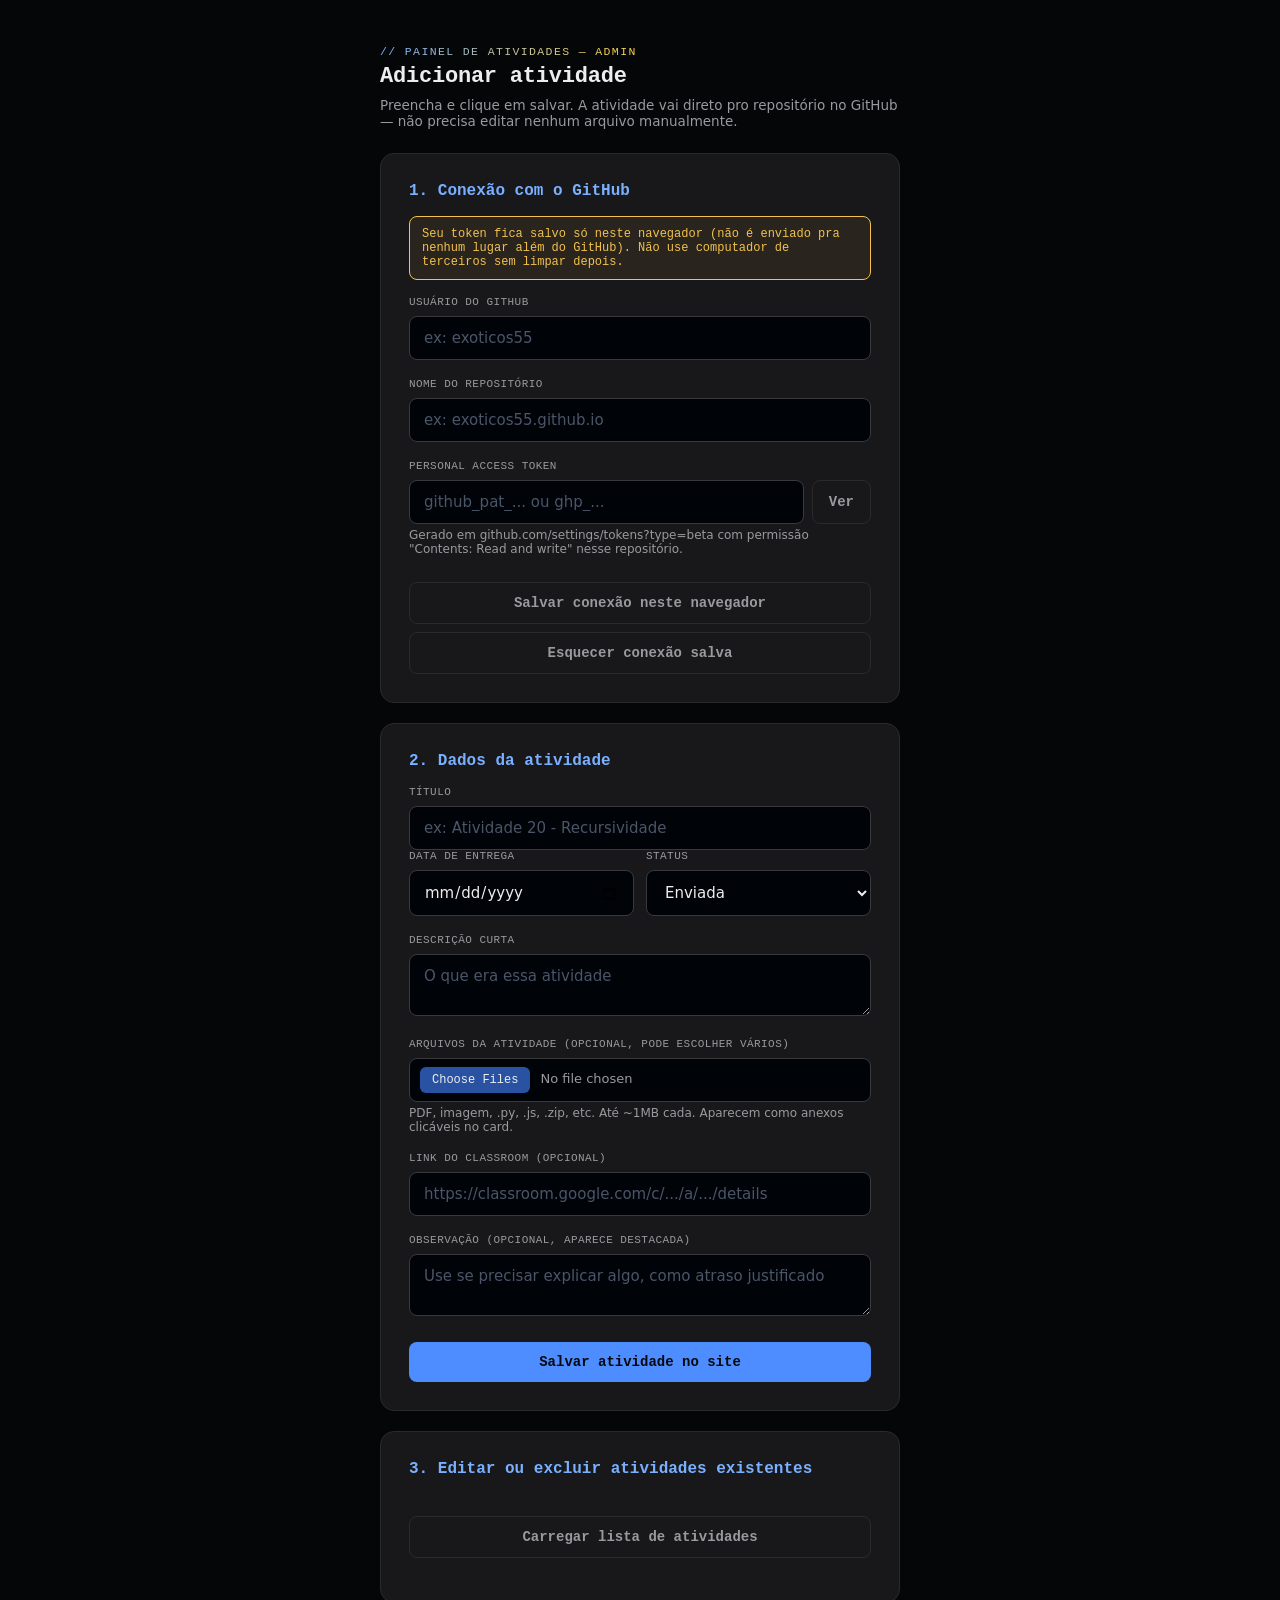
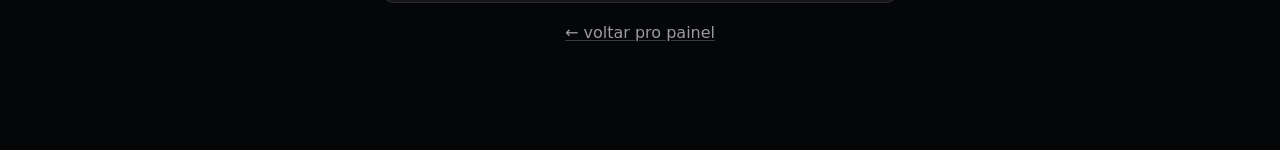
==== admin.html @ 2da95337 "Add files via upload" ====
<!DOCTYPE html>
<html lang="pt-BR">
<head>
<meta charset="UTF-8" />
<meta name="viewport" content="width=device-width, initial-scale=1.0" />
<title>Admin — Adicionar atividade</title>
<link rel="stylesheet" href="style.css?v=19" />
<style>
  .admin-wrap { max-width: 560px; margin: 0 auto; padding: 40px 20px 80px; }
  .card {
    border: 1px solid var(--line);
    background: var(--panel);
    border-radius: 14px;
    padding: 28px;
    margin-bottom: 20px;
  }
  .card h2 {
    font-family: var(--mono);
    font-size: 16px;
    margin: 0 0 16px;
    color: var(--accent-bright);
  }
  label {
    display: block;
    font-family: var(--mono);
    font-size: 11px;
    text-transform: uppercase;
    letter-spacing: 0.04em;
    color: var(--ink-dim);
    margin: 18px 0 8px;
  }
  label:first-of-type { margin-top: 0; }
  input, select, textarea {
    width: 100%;
    background: #000308;
    border: 1.5px solid var(--line-bright);
    color: var(--ink);
    padding: 12px 14px;
    border-radius: 8px;
    font-family: var(--sans);
    font-size: 15px;
  }
  input::placeholder, textarea::placeholder {
    color: #4a5568;
  }
  input[type="file"] {
    padding: 8px 10px;
    font-size: 13px;
    color: var(--ink-dim);
  }
  input[type="file"]::-webkit-file-upload-button {
    background: var(--accent-dim);
    color: var(--ink);
    border: none;
    border-radius: 6px;
    padding: 6px 12px;
    font-family: var(--mono);
    font-size: 12px;
    cursor: pointer;
    margin-right: 10px;
  }
  input:focus, select:focus, textarea:focus {
    outline: 2px solid var(--accent);
    outline-offset: 1px;
    border-color: var(--accent);
  }
  input.preenchido {
    border-color: var(--accent);
    background: #051028;
  }
  textarea { resize: vertical; min-height: 60px; }
  .btn {
    width: 100%;
    margin-top: 22px;
    background: var(--accent);
    color: #06080d;
    border: none;
    padding: 12px;
    border-radius: 8px;
    font-family: var(--mono);
    font-size: 14px;
    font-weight: 600;
    cursor: pointer;
  }
  .btn:hover { background: var(--accent-bright); }
  .btn:disabled { opacity: 0.5; cursor: not-allowed; }
  .btn.secondary {
    background: transparent;
    color: var(--ink-dim);
    border: 1px solid var(--line);
  }
  .status {
    font-family: var(--mono);
    font-size: 13px;
    padding: 12px 14px;
    border-radius: 8px;
    margin-top: 16px;
    display: none;
  }
  .status.show { display: block; }
  .status.ok { background: rgba(77,141,255,0.1); color: var(--accent-bright); border: 1px solid var(--accent-dim); }
  .status.err { background: rgba(239,88,104,0.1); color: var(--danger); border: 1px solid var(--danger); }
  .status.loading { background: rgba(139,151,179,0.1); color: var(--ink-dim); border: 1px solid var(--line); }
  .hint {
    font-size: 12px;
    color: var(--ink-dim);
    margin-top: 4px;
  }
  .row { display: flex; gap: 12px; }
  .row > div { flex: 1; }
  .token-warning {
    font-family: var(--mono);
    font-size: 12px;
    color: var(--warn);
    background: rgba(242,193,78,0.08);
    border: 1px solid var(--warn);
    border-radius: 8px;
    padding: 10px 12px;
    margin-bottom: 16px;
  }
  .manage-item {
    border: 1px solid var(--line);
    border-radius: 10px;
    padding: 14px 16px;
    margin-bottom: 10px;
  }
  .manage-item.editing {
    border-color: var(--accent);
    background: #051028;
  }
  .manage-item .row-top {
    display: flex;
    justify-content: space-between;
    align-items: flex-start;
    gap: 10px;
  }
  .manage-item h4 {
    margin: 0 0 4px;
    font-size: 14px;
    color: var(--ink);
  }
  .manage-item .meta {
    font-family: var(--mono);
    font-size: 11.5px;
    color: var(--ink-dim);
  }
  .manage-item .acoes {
    display: flex;
    gap: 6px;
    flex: 0 0 auto;
  }
  .icon-btn {
    background: transparent;
    border: 1px solid var(--line);
    color: var(--ink-dim);
    font-family: var(--mono);
    font-size: 12px;
    padding: 6px 10px;
    border-radius: 6px;
    cursor: pointer;
  }
  .icon-btn:hover { border-color: var(--accent); color: var(--accent-bright); }
  .icon-btn.danger:hover { border-color: var(--danger); color: var(--danger); }
  .manage-edit-form {
    margin-top: 12px;
    padding-top: 12px;
    border-top: 1px solid var(--line);
    display: none;
  }
  .manage-item.editing .manage-edit-form { display: block; }
  .manage-list-empty {
    font-family: var(--mono);
    font-size: 13px;
    color: var(--ink-dim);
    text-align: center;
    padding: 20px;
  }
  .manage-file-item {
    display: flex;
    justify-content: space-between;
    align-items: center;
    gap: 10px;
    padding: 6px 0;
    border-bottom: 1px solid var(--line);
    font-size: 13px;
  }
  .manage-file-item:last-child { border-bottom: none; }
  .manage-file-item a { color: var(--accent-bright); }
</style>
</head>
<body>
  <div class="admin-wrap">

    <header style="margin-bottom: 24px;">
      <p class="eyebrow" style="margin-bottom: 6px;">// painel de atividades — admin</p>
      <h1 style="font-family: var(--mono); font-size: 22px; margin: 0;">Adicionar atividade</h1>
      <p class="subtitle" style="margin-top: 8px;">
        Preencha e clique em salvar. A atividade vai direto pro repositório
        no GitHub — não precisa editar nenhum arquivo manualmente.
      </p>
    </header>

    <div class="card">
      <h2>1. Conexão com o GitHub</h2>
      <div class="token-warning">
        Seu token fica salvo só neste navegador (não é enviado pra
        nenhum lugar além do GitHub). Não use computador de terceiros
        sem limpar depois.
      </div>

      <label for="usuario">Usuário do GitHub</label>
      <input id="usuario" type="text" placeholder="ex: exoticos55" autocomplete="off" />

      <label for="repo">Nome do repositório</label>
      <input id="repo" type="text" placeholder="ex: exoticos55.github.io" autocomplete="off" />

      <label for="token">Personal access token</label>
      <div style="display:flex; gap:8px;">
        <input id="token" type="password" placeholder="github_pat_... ou ghp_..." autocomplete="off" style="flex:1;" />
        <button type="button" class="btn secondary" id="btn-ver-token" style="width:auto; margin-top:0; padding:0 16px;">Ver</button>
      </div>
      <p class="hint">Gerado em github.com/settings/tokens?type=beta com permissão "Contents: Read and write" nesse repositório.</p>

      <button class="btn secondary" id="btn-lembrar" style="margin-top: 14px;">Salvar conexão neste navegador</button>
      <button class="btn secondary" id="btn-esquecer" style="margin-top: 8px;">Esquecer conexão salva</button>
    </div>

    <div class="card">
      <h2>2. Dados da atividade</h2>

      <label for="titulo">Título</label>
      <input id="titulo" type="text" placeholder="ex: Atividade 20 - Recursividade" autocomplete="off" />

      <div class="row">
        <div>
          <label for="data">Data de entrega</label>
          <input id="data" type="date" />
        </div>
        <div>
          <label for="status">Status</label>
          <select id="status">
            <option value="enviada">Enviada</option>
            <option value="feita_nao_confirmada">Feita, não confirmada</option>
            <option value="pendente">Pendente</option>
            <option value="atrasada">Atrasada</option>
          </select>
        </div>
      </div>

      <label for="descricao">Descrição curta</label>
      <textarea id="descricao" placeholder="O que era essa atividade"></textarea>

      <label for="arquivo">Arquivos da atividade (opcional, pode escolher vários)</label>
      <input id="arquivo" type="file" multiple />
      <p class="hint">PDF, imagem, .py, .js, .zip, etc. Até ~1MB cada. Aparecem como anexos clicáveis no card.</p>

      <label for="link">Link do Classroom (opcional)</label>
      <input id="link" type="text" placeholder="https://classroom.google.com/c/.../a/.../details" />

      <label for="nota">Observação (opcional, aparece destacada)</label>
      <textarea id="nota" placeholder="Use se precisar explicar algo, como atraso justificado"></textarea>

      <button class="btn" id="btn-salvar">Salvar atividade no site</button>

      <div class="status" id="status-box"></div>
    </div>

    <div class="card">
      <h2>3. Editar ou excluir atividades existentes</h2>
      <button class="btn secondary" id="btn-carregar-lista">Carregar lista de atividades</button>
      <div class="status" id="status-box-lista"></div>
      <div id="manage-list" style="margin-top: 16px;"></div>
    </div>

    <p style="text-align:center;">
      <a href="index.html">← voltar pro painel</a>
    </p>

  </div>

<script>
const $ = (id) => document.getElementById(id);

function carregarConexaoSalva() {
  const salvo = localStorage.getItem("painel_github_conexao");
  if (salvo) {
    try {
      const { usuario, repo } = JSON.parse(salvo);
      $("usuario").value = usuario || "";
      $("repo").value = repo || "";
    } catch (e) {}
  }
}

$("btn-lembrar").addEventListener("click", () => {
  const usuario = $("usuario").value.trim();
  const repo = $("repo").value.trim();
  if (!usuario || !repo) {
    mostrarStatus("err", "Preencha usuário e repositório antes de salvar.");
    return;
  }
  localStorage.setItem("painel_github_conexao", JSON.stringify({ usuario, repo }));
  mostrarStatus("ok", "Usuário e repositório salvos neste navegador. (O token nunca é salvo, por segurança — digite ele de novo a cada visita.)");
});

$("btn-esquecer").addEventListener("click", () => {
  localStorage.removeItem("painel_github_conexao");
  $("usuario").value = "";
  $("repo").value = "";
  mostrarStatus("ok", "Conexão esquecida.");
});

function mostrarStatus(tipo, texto) {
  const box = $("status-box");
  box.className = "status show " + tipo;
  box.textContent = texto;
}

function base64EncodeUtf8(str) {
  return btoa(unescape(encodeURIComponent(str)));
}

function base64DecodeUtf8(b64) {
  return decodeURIComponent(escape(atob(b64)));
}

$("btn-ver-token").addEventListener("click", () => {
  const campo = $("token");
  const botao = $("btn-ver-token");
  if (campo.type === "password") {
    campo.type = "text";
    botao.textContent = "Ocultar";
  } else {
    campo.type = "password";
    botao.textContent = "Ver";
  }
});

async function githubRequest(url, token, options = {}) {
  const resp = await fetch(url, {
    ...options,
    headers: {
      Authorization: `Bearer ${token}`,
      Accept: "application/vnd.github+json",
      ...(options.headers || {}),
    },
  });
  if (!resp.ok) {
    const body = await resp.text();
    throw new Error(`GitHub respondeu ${resp.status}: ${body.slice(0, 200)}`);
  }
  return resp.json();
}

function lerArquivoComoBase64(arquivo) {
  return new Promise((resolve, reject) => {
    const reader = new FileReader();
    reader.onload = () => {
      // reader.result vem como "data:<mime>;base64,<conteudo>"
      const base64 = reader.result.split(",")[1];
      resolve(base64);
    };
    reader.onerror = () => reject(new Error("Não consegui ler o arquivo selecionado."));
    reader.readAsDataURL(arquivo);
  });
}

function gerarNomeArquivoSeguro(nomeOriginal) {
  const timestamp = Date.now();
  const nomeLimpo = nomeOriginal
    .normalize("NFD").replace(/[\u0300-\u036f]/g, "")
    .replace(/[^a-zA-Z0-9.\-_]/g, "-");
  return `${timestamp}-${nomeLimpo}`;
}

async function subirArquivoParaRepositorio(arquivo, usuario, repo, token) {
  const conteudoBase64 = await lerArquivoComoBase64(arquivo);
  const nomeArquivo = gerarNomeArquivoSeguro(arquivo.name);
  const caminho = `arquivos/${nomeArquivo}`;
  const apiUrl = `https://api.github.com/repos/${usuario}/${repo}/contents/${caminho}`;

  await githubRequest(apiUrl, token, {
    method: "PUT",
    headers: { "Content-Type": "application/json" },
    body: JSON.stringify({
      message: `Adiciona arquivo: ${arquivo.name}`,
      content: conteudoBase64,
    }),
  });

  return {
    nome: arquivo.name,
    url: `https://raw.githubusercontent.com/${usuario}/${repo}/main/${caminho}`,
  };
}

async function subirVariosArquivos(arquivos, usuario, repo, token, aoProgredir) {
  const resultados = [];
  for (const arquivo of arquivos) {
    if (aoProgredir) aoProgredir(arquivo.name);
    const resultado = await subirArquivoParaRepositorio(arquivo, usuario, repo, token);
    resultados.push(resultado);
  }
  return resultados;
}

function montarBlocoAtividade(dados) {
  const campos = [
    `    titulo: ${JSON.stringify(dados.titulo)},`,
    `    data: ${JSON.stringify(dados.data)},`,
    `    status: ${JSON.stringify(dados.status)},`,
    `    link: ${JSON.stringify(dados.link || "")},`,
    `    descricao: ${JSON.stringify(dados.descricao || "")},`,
  ];
  if (dados.nota && dados.nota.trim()) {
    campos.push(`    nota: ${JSON.stringify(dados.nota)},`);
  }
  if (Array.isArray(dados.arquivos) && dados.arquivos.length > 0) {
    const itensArquivos = dados.arquivos
      .map((arq) => `      { nome: ${JSON.stringify(arq.nome)}, url: ${JSON.stringify(arq.url)} },`)
      .join("\n");
    campos.push(`    arquivos: [\n${itensArquivos}\n    ],`);
  }
  return "  {\n" + campos.join("\n") + "\n  },";
}

function inserirNovoBlocoNoConteudo(conteudoAtual, novoBloco) {
  const marcador = "// Não precisa editar nada abaixo desta linha.";
  const idxMarcador = conteudoAtual.indexOf(marcador);
  if (idxMarcador === -1) {
    throw new Error("Não encontrei o marcador de fim da lista no arquivo. Edite manualmente.");
  }

  let antesDoMarcador = conteudoAtual.slice(0, idxMarcador);
  const fechamentoIdx = antesDoMarcador.lastIndexOf("];");
  if (fechamentoIdx === -1) {
    throw new Error("Não encontrei o fechamento da lista de atividades.");
  }

  const inicio = antesDoMarcador.slice(0, fechamentoIdx);
  const resto = conteudoAtual.slice(idxMarcador);

  return `${inicio}${novoBloco}\n];\n\n${resto}`;
}

$("btn-salvar").addEventListener("click", async () => {
  const usuario = $("usuario").value.trim();
  const repo = $("repo").value.trim();
  const token = $("token").value.trim();
  const titulo = $("titulo").value.trim();
  const data = $("data").value;
  const status = $("status").value;
  const link = $("link").value.trim();
  const descricao = $("descricao").value.trim();
  const nota = $("nota").value.trim();
  const arquivosSelecionados = Array.from($("arquivo").files);

  if (!usuario || !repo || !token) {
    mostrarStatus("err", "Preencha usuário, repositório e token antes de salvar.");
    return;
  }
  if (!titulo || !data) {
    mostrarStatus("err", "Preencha pelo menos o título e a data da atividade.");
    return;
  }

  $("btn-salvar").disabled = true;

  try {
    let arquivos = [];
    if (arquivosSelecionados.length > 0) {
      arquivos = await subirVariosArquivos(arquivosSelecionados, usuario, repo, token, (nome) => {
        mostrarStatus("loading", `Enviando arquivo "${nome}"...`);
      });
    }

    mostrarStatus("loading", "Buscando arquivo atual no GitHub...");

    const apiBase = `https://api.github.com/repos/${usuario}/${repo}/contents/activities.js`;
    const arquivoAtual = await githubRequest(apiBase, token);
    const conteudoAtual = base64DecodeUtf8(arquivoAtual.content);

    const novoBloco = montarBlocoAtividade({ titulo, data, status, link, descricao, nota, arquivos });
    const novoConteudo = inserirNovoBlocoNoConteudo(conteudoAtual, novoBloco);

    mostrarStatus("loading", "Salvando atividade no repositório...");

    await githubRequest(apiBase, token, {
      method: "PUT",
      headers: { "Content-Type": "application/json" },
      body: JSON.stringify({
        message: `Adiciona atividade: ${titulo}`,
        content: base64EncodeUtf8(novoConteudo),
        sha: arquivoAtual.sha,
      }),
    });

    mostrarStatus("ok", `Atividade "${titulo}" salva! O site atualiza em alguns segundos. Pode atualizar a página do painel.`);
    $("titulo").value = "";
    $("data").value = "";
    $("link").value = "";
    $("descricao").value = "";
    $("nota").value = "";
    $("arquivo").value = "";
  } catch (erro) {
    mostrarStatus("err", "Erro ao salvar: " + erro.message);
  } finally {
    $("btn-salvar").disabled = false;
  }
});

// ===================================================================
// Seção 3: editar/excluir atividades existentes
// ===================================================================

function mostrarStatusLista(tipo, texto) {
  const box = $("status-box-lista");
  box.className = "status show " + tipo;
  box.textContent = texto;
}

function extrairListaDeAtividades(conteudoArquivo) {
  const inicioArray = conteudoArquivo.indexOf("const atividades = [");
  const marcador = "// Não precisa editar nada abaixo desta linha.";
  const fimArea = conteudoArquivo.indexOf(marcador);
  if (inicioArray === -1 || fimArea === -1) {
    throw new Error("Não consegui localizar a lista de atividades no arquivo.");
  }
  const trechoComArray = conteudoArquivo.slice(inicioArray, fimArea);
  const fnTexto = trechoComArray.replace("const atividades =", "return") + "atividades;";
  const lista = new Function(fnTexto)();
  return lista;
}

function montarArquivoCompleto(cabecalhoOriginal, novaLista) {
  const marcadorInicio = "const atividades = [";
  const idxInicio = cabecalhoOriginal.indexOf(marcadorInicio);
  const cabecalho = cabecalhoOriginal.slice(0, idxInicio);

  const marcadorFim = "// Não precisa editar nada abaixo desta linha.";
  const idxFim = cabecalhoOriginal.indexOf(marcadorFim);
  const rodape = cabecalhoOriginal.slice(idxFim);

  const blocos = novaLista.map((dados) => montarBlocoAtividade(dados)).join("\n");

  return `${cabecalho}const atividades = [\n${blocos}\n];\n\n${rodape}`;
}

let listaAtual = [];
let shaAtual = null;

async function carregarLista() {
  const usuario = $("usuario").value.trim();
  const repo = $("repo").value.trim();
  const token = $("token").value.trim();

  if (!usuario || !repo || !token) {
    mostrarStatusLista("err", "Preencha usuário, repositório e token na seção 1 antes de carregar.");
    return;
  }

  mostrarStatusLista("loading", "Carregando atividades do repositório...");
  $("manage-list").innerHTML = "";

  try {
    const apiBase = `https://api.github.com/repos/${usuario}/${repo}/contents/activities.js`;
    const arquivoAtual = await githubRequest(apiBase, token);
    const conteudoAtual = base64DecodeUtf8(arquivoAtual.content);

    listaAtual = extrairListaDeAtividades(conteudoAtual);
    shaAtual = arquivoAtual.sha;

    renderizarListaGerenciamento();
    mostrarStatusLista("ok", `${listaAtual.length} atividades carregadas.`);
  } catch (erro) {
    mostrarStatusLista("err", "Erro ao carregar: " + erro.message);
  }
}

function renderizarListaGerenciamento() {
  const container = $("manage-list");

  if (listaAtual.length === 0) {
    container.innerHTML = `<p class="manage-list-empty">Nenhuma atividade encontrada.</p>`;
    return;
  }

  container.innerHTML = listaAtual
    .map((a, indice) => `
      <div class="manage-item" id="manage-item-${indice}">
        <div class="row-top">
          <div>
            <h4>${a.titulo}</h4>
            <span class="meta">${a.data} — ${a.status}</span>
          </div>
          <div class="acoes">
            <button class="icon-btn" data-acao="editar" data-indice="${indice}">Editar</button>
            <button class="icon-btn danger" data-acao="excluir" data-indice="${indice}">Excluir</button>
          </div>
        </div>
        <div class="manage-edit-form" id="manage-edit-${indice}"></div>
      </div>
    `)
    .join("");

  container.querySelectorAll('[data-acao="editar"]').forEach((btn) => {
    btn.addEventListener("click", () => abrirEdicao(parseInt(btn.dataset.indice, 10)));
  });
  container.querySelectorAll('[data-acao="excluir"]').forEach((btn) => {
    btn.addEventListener("click", () => excluirAtividade(parseInt(btn.dataset.indice, 10)));
  });
}

function abrirEdicao(indice) {
  const item = listaAtual[indice];
  const itemEl = $(`manage-item-${indice}`);
  const formEl = $(`manage-edit-${indice}`);

  const jaAberto = itemEl.classList.contains("editing");
  document.querySelectorAll(".manage-item.editing").forEach((el) => el.classList.remove("editing"));

  if (jaAberto) return;

  const arquivosExistentes = Array.isArray(item.arquivos) ? item.arquivos : [];
  const listaArquivosHtml = arquivosExistentes.length
    ? arquivosExistentes
        .map(
          (arq, i) => `
        <div class="manage-file-item" data-arquivo-indice="${i}">
          <a href="${arq.url}" target="_blank" rel="noopener">${arq.nome}</a>
          <button type="button" class="icon-btn danger" data-acao="remover-arquivo" data-indice="${indice}" data-arquivo-indice="${i}">Remover</button>
        </div>
      `
        )
        .join("")
    : `<p class="hint">Nenhum arquivo anexado ainda.</p>`;

  itemEl.classList.add("editing");
  formEl.innerHTML = `
    <label>Título</label>
    <input type="text" id="edit-titulo-${indice}" value="${item.titulo.replace(/"/g, "&quot;")}" />
    <div class="row">
      <div>
        <label>Data de entrega</label>
        <input type="date" id="edit-data-${indice}" value="${item.data}" />
      </div>
      <div>
        <label>Status</label>
        <select id="edit-status-${indice}">
          <option value="enviada">Enviada</option>
          <option value="feita_nao_confirmada">Feita, não confirmada</option>
          <option value="pendente">Pendente</option>
          <option value="atrasada">Atrasada</option>
        </select>
      </div>
    </div>
    <label>Descrição curta</label>
    <textarea id="edit-descricao-${indice}">${item.descricao || ""}</textarea>
    <label>Link do Classroom (opcional)</label>
    <input type="text" id="edit-link-${indice}" value="${item.link || ""}" />
    <label>Arquivos anexados</label>
    <div id="edit-arquivos-lista-${indice}">${listaArquivosHtml}</div>

    <label>Vincular arquivo já existente na pasta "arquivos/" (sem subir de novo)</label>
    <div class="row">
      <div>
        <input type="text" id="edit-vincular-nome-${indice}" placeholder="Nome de exibição, ex: sitev1.pdf" />
      </div>
    </div>
    <input type="text" id="edit-vincular-url-${indice}" placeholder="https://raw.githubusercontent.com/.../arquivos/123-arquivo.pdf" style="margin-top: 8px;" />
    <button type="button" class="btn secondary" data-acao="vincular-arquivo" data-indice="${indice}" style="margin-top: 8px;">Vincular arquivo existente</button>

    <label style="margin-top: 18px;">Adicionar novo(s) arquivo(s) do computador</label>
    <input type="file" id="edit-arquivo-${indice}" multiple />
    <label>Observação (opcional)</label>
    <textarea id="edit-nota-${indice}">${item.nota || ""}</textarea>
    <button class="btn" data-acao="salvar-edicao" data-indice="${indice}">Salvar alteração</button>
  `;
  $(`edit-status-${indice}`).value = item.status;

  formEl.querySelectorAll('[data-acao="remover-arquivo"]').forEach((btn) => {
    btn.addEventListener("click", () => {
      const idxArq = parseInt(btn.dataset.arquivoIndice, 10);
      arquivosExistentes.splice(idxArq, 1);
      listaAtual[indice].arquivos = arquivosExistentes;
      abrirEdicaoForcado(indice);
    });
  });

  formEl.querySelector('[data-acao="vincular-arquivo"]').addEventListener("click", () => {
    const nome = $(`edit-vincular-nome-${indice}`).value.trim();
    const url = $(`edit-vincular-url-${indice}`).value.trim();
    if (!nome || !url) {
      mostrarStatusLista("err", "Preencha o nome de exibição e a URL antes de vincular.");
      return;
    }
    arquivosExistentes.push({ nome, url });
    listaAtual[indice].arquivos = arquivosExistentes;
    abrirEdicaoForcado(indice);
    mostrarStatusLista("ok", `Arquivo "${nome}" vinculado. Clique em "Salvar alteração" para confirmar.`);
  });

  formEl.querySelector('[data-acao="salvar-edicao"]').addEventListener("click", () => salvarEdicao(indice));
}

function abrirEdicaoForcado(indice) {
  const itemEl = $(`manage-item-${indice}`);
  itemEl.classList.remove("editing");
  abrirEdicao(indice);
}

async function salvarEdicao(indice) {
  const usuario = $("usuario").value.trim();
  const repo = $("repo").value.trim();
  const token = $("token").value.trim();
  const novosArquivos = Array.from($(`edit-arquivo-${indice}`).files);

  let arquivos = Array.isArray(listaAtual[indice].arquivos) ? [...listaAtual[indice].arquivos] : [];

  if (novosArquivos.length > 0) {
    try {
      const enviados = await subirVariosArquivos(novosArquivos, usuario, repo, token, (nome) => {
        mostrarStatusLista("loading", `Enviando arquivo "${nome}"...`);
      });
      arquivos = arquivos.concat(enviados);
    } catch (erro) {
      mostrarStatusLista("err", "Erro ao enviar arquivo: " + erro.message);
      return;
    }
  }

  listaAtual[indice] = {
    titulo: $(`edit-titulo-${indice}`).value.trim(),
    data: $(`edit-data-${indice}`).value,
    status: $(`edit-status-${indice}`).value,
    link: $(`edit-link-${indice}`).value.trim(),
    descricao: $(`edit-descricao-${indice}`).value.trim(),
    arquivos: arquivos,
    nota: $(`edit-nota-${indice}`).value.trim(),
  };
  await salvarListaCompleta(`Edita atividade: ${listaAtual[indice].titulo}`);
}

async function excluirAtividade(indice) {
  const item = listaAtual[indice];
  const confirmou = confirm(`Excluir "${item.titulo}"? Essa ação não pode ser desfeita.`);
  if (!confirmou) return;

  listaAtual.splice(indice, 1);
  await salvarListaCompleta(`Remove atividade: ${item.titulo}`);
}

async function salvarListaCompleta(mensagemCommit) {
  const usuario = $("usuario").value.trim();
  const repo = $("repo").value.trim();
  const token = $("token").value.trim();

  mostrarStatusLista("loading", "Salvando alterações no repositório...");

  try {
    const apiBase = `https://api.github.com/repos/${usuario}/${repo}/contents/activities.js`;
    const arquivoAtual = await githubRequest(apiBase, token);
    const conteudoAtual = base64DecodeUtf8(arquivoAtual.content);

    const novoConteudo = montarArquivoCompleto(conteudoAtual, listaAtual);

    await githubRequest(apiBase, token, {
      method: "PUT",
      headers: { "Content-Type": "application/json" },
      body: JSON.stringify({
        message: mensagemCommit,
        content: base64EncodeUtf8(novoConteudo),
        sha: arquivoAtual.sha,
      }),
    });

    mostrarStatusLista("ok", "Alteração salva! Recarregando lista...");
    await carregarLista();
  } catch (erro) {
    mostrarStatusLista("err", "Erro ao salvar: " + erro.message);
  }
}

$("btn-carregar-lista").addEventListener("click", carregarLista);

carregarConexaoSalva();
</script>
</body>
</html>
---- style.css ----
/* ===================================================================
   TOKENS — paleta Engenharia Elétrica (preto / cinza, azul como detalhe)
   =================================================================== */
:root {
  --bg: #0a0a0a;
  --bg-soft: #121212;
  --panel: #18181a;
  --line: #2a2a2c;
  --line-bright: #3a3a3d;
  --ink: #ededed;
  --ink-dim: #9a9a9e;
  --accent: #4d8dff;       /* azul "tensão" — usado só como destaque pontual */
  --accent-bright: #79b0ff;
  --accent-dim: #2a52a3;
  --spark: #ffd23f;        /* amarelo "faísca" */
  --spark-dim: #8a6a17;
  --warn: #f2c14e;
  --danger: #ef5868;
  --mono: "JetBrains Mono", "Fira Code", ui-monospace, SFMono-Regular, Menlo, Consolas, monospace;
  --sans: "Inter", "Segoe UI", system-ui, -apple-system, sans-serif;
}

* { box-sizing: border-box; }

html, body {
  margin: 0;
  padding: 0;
  background: #050608;
  color: var(--ink);
  font-family: var(--sans);
  -webkit-font-smoothing: antialiased;
}

a { color: var(--ink-dim); text-decoration: underline; text-decoration-color: var(--line-bright); text-underline-offset: 2px; }
a:hover { color: var(--ink); text-decoration-color: var(--ink-dim); }
a:focus-visible, button:focus-visible {
  outline: 2px solid var(--accent);
  outline-offset: 3px;
}

/* ===================================================================
   LAYOUT — sidebar fixa + grid de conteúdo
   =================================================================== */
.layout {
  display: flex;
  min-height: 100vh;
}

.sidebar {
  flex: 0 0 320px;
  width: 320px;
  height: 100vh;
  position: fixed;
  top: 0;
  left: 0;
  overflow-y: auto;
  padding: 32px 24px;
  border-right: 1px solid var(--line);
  background:
    linear-gradient(160deg, rgba(255,255,255,0.05), transparent 60%),
    var(--panel);
  display: flex;
  flex-direction: column;
}

.content {
  flex: 1 1 auto;
  margin-left: 320px;
  padding: 32px 28px;
  min-width: 0;
}

.hero-icon {
  flex: 0 0 auto;
  width: 56px;
  height: 56px;
  margin-bottom: 16px;
}

.hero-icon img {
  width: 100%;
  height: 100%;
  display: block;
}

.eyebrow {
  font-family: var(--mono);
  font-size: 11.5px;
  letter-spacing: 0.12em;
  text-transform: uppercase;
  background: linear-gradient(90deg, var(--accent-bright), var(--spark));
  -webkit-background-clip: text;
  background-clip: text;
  color: transparent;
  margin: 0 0 8px;
  display: inline-block;
}

h1 {
  font-family: var(--mono);
  font-size: 26px;
  line-height: 1.15;
  margin: 0 0 10px;
  letter-spacing: -0.01em;
  color: var(--ink);
}

.subtitle {
  color: var(--ink-dim);
  font-size: 13.5px;
  margin: 0;
}

.meta-row {
  display: flex;
  flex-direction: column;
  flex-wrap: wrap;
  gap: 6px;
  margin: 16px 0 20px;
}

.meta-pill {
  font-family: var(--mono);
  font-size: 11px;
  border: 1px solid var(--line);
  background: var(--bg-soft);
  color: var(--ink-dim);
  padding: 5px 10px;
  border-radius: 999px;
  width: fit-content;
}

@media (max-width: 900px) {
  .layout {
    flex-direction: column;
  }
  .sidebar {
    position: relative;
    width: 100%;
    height: auto;
    flex: none;
    top: 0;
    left: 0;
    border-right: none;
    border-bottom: 1px solid var(--line);
  }
  .content {
    margin-left: 0;
  }
}

/* ===================================================================
   ABAS DE NAVEGAÇÃO
   =================================================================== */
.tabs {
  display: flex;
  gap: 6px;
  margin: 18px 0;
  border-bottom: 1px solid var(--line);
  padding-bottom: 14px;
}

.tab-btn {
  font-family: var(--mono);
  font-size: 12.5px;
  background: transparent;
  border: 1px solid var(--line);
  color: var(--ink-dim);
  padding: 7px 14px;
  border-radius: 8px;
  cursor: pointer;
  transition: border-color 0.15s, color 0.15s, background 0.15s;
}

.tab-btn:hover { border-color: var(--accent-dim); color: var(--ink); }

.tab-btn.active {
  border-color: var(--accent);
  color: var(--accent-bright);
  background: rgba(77,141,255,0.1);
}

.hidden { display: none !important; }

/* ===================================================================
   PÁGINA SOBRE
   =================================================================== */
.about-page {
  max-width: 560px;
}

.about-card {
  border: 1px solid var(--line);
  background:
    linear-gradient(140deg, rgba(255,255,255,0.06), transparent 70%),
    var(--panel);
  border-radius: 16px;
  padding: 36px 32px;
}

.about-avatar {
  width: 64px;
  height: 64px;
  border-radius: 50%;
  background: linear-gradient(135deg, var(--accent), var(--spark));
  color: #06080d;
  font-family: var(--mono);
  font-size: 22px;
  font-weight: 700;
  display: flex;
  align-items: center;
  justify-content: center;
  margin-bottom: 18px;
  overflow: hidden;
}

.about-avatar img {
  width: 100%;
  height: 100%;
  object-fit: cover;
  display: block;
}

.about-card h2 {
  font-family: var(--mono);
  font-size: 24px;
  margin: 0 0 6px;
  color: var(--ink);
}

.about-role {
  font-size: 13.5px;
  color: var(--ink-dim);
  margin: 0 0 24px;
}

.about-contacts {
  display: flex;
  flex-direction: column;
  gap: 10px;
  margin-bottom: 24px;
}

.about-contact {
  display: flex;
  align-items: center;
  gap: 10px;
  font-size: 13.5px;
  color: var(--ink);
  padding: 10px 14px;
  border: 1px solid var(--line);
  border-radius: 10px;
  background: rgba(255,255,255,0.02);
}

.about-contact:hover {
  border-color: var(--accent-dim);
  text-decoration: none;
}

.about-contact svg { flex: 0 0 auto; color: var(--accent-bright); }

.about-contact-edit {
  color: var(--ink-dim);
  font-style: italic;
  font-size: 12.5px;
}

.about-contact-edit svg { color: var(--ink-dim); }

.about-skills {
  margin-bottom: 24px;
}

.about-skills h3 {
  font-family: var(--mono);
  font-size: 11px;
  text-transform: uppercase;
  letter-spacing: 0.04em;
  color: var(--ink-dim);
  margin: 0 0 10px;
  font-weight: 400;
}

.skill-tags {
  display: flex;
  flex-wrap: wrap;
  gap: 8px;
}

.skill-tag {
  font-family: var(--mono);
  font-size: 12px;
  color: var(--ink);
  background: var(--bg-soft);
  border: 1px solid var(--line);
  padding: 6px 12px;
  border-radius: 999px;
}

.about-text {
  border-top: 1px solid var(--line);
  padding-top: 20px;
}

.about-text p {
  font-size: 14px;
  line-height: 1.6;
  color: var(--ink-dim);
  margin: 0;
}

/* ===================================================================
   PROGRESSO (círculo + barra segmentada)
   =================================================================== */
.progress-section {
  display: flex;
  flex-direction: column;
  align-items: center;
  gap: 14px;
  border: 1px solid var(--line);
  background:
    linear-gradient(120deg, rgba(255,255,255,0.10), transparent 70%),
    var(--bg-soft);
  border-radius: 14px;
  padding: 20px 16px;
  margin-bottom: 16px;
}

.progress-ring-wrap {
  position: relative;
  flex: 0 0 auto;
  width: 96px;
  height: 96px;
}

.progress-ring-wrap svg {
  width: 96px;
  height: 96px;
  transform: rotate(-90deg);
}

.progress-ring-bg {
  fill: none;
  stroke: var(--line);
  stroke-width: 9;
}

.progress-ring-fill {
  fill: none;
  stroke: url(#progress-gradient);
  stroke-width: 9;
  stroke-linecap: round;
  transition: stroke-dashoffset 0.6s ease;
}

.progress-ring-label {
  position: absolute;
  inset: 0;
  display: flex;
  flex-direction: column;
  align-items: center;
  justify-content: center;
}

.progress-ring-label .pct {
  font-family: var(--mono);
  font-size: 19px;
  font-weight: 600;
  color: var(--ink);
}

.progress-ring-label .pct-sub {
  font-family: var(--mono);
  font-size: 9px;
  color: var(--ink-dim);
  margin-top: 2px;
}

.progress-detail {
  width: 100%;
}

.progress-detail h3 {
  font-family: var(--mono);
  font-size: 11.5px;
  color: var(--ink-dim);
  margin: 0 0 8px;
  font-weight: 400;
  text-transform: uppercase;
  letter-spacing: 0.04em;
  text-align: center;
}

.progress-bar {
  display: flex;
  width: 100%;
  height: 10px;
  border-radius: 999px;
  overflow: hidden;
  background: var(--line);
}

.progress-bar .seg {
  height: 100%;
}

.progress-bar .seg.enviada { background: linear-gradient(90deg, var(--accent-dim), var(--accent)); }
.progress-bar .seg.feita_nao_confirmada { background: linear-gradient(90deg, var(--warn), var(--spark)); }
.progress-bar .seg.atrasada { background: var(--danger); }
.progress-bar .seg.pendente { background: var(--line-bright); }

.progress-legend {
  display: flex;
  flex-direction: column;
  gap: 6px;
  margin-top: 10px;
}

.progress-legend .item {
  display: flex;
  align-items: center;
  gap: 6px;
  font-family: var(--mono);
  font-size: 10.5px;
  color: var(--ink-dim);
}

.progress-legend .dot {
  width: 7px;
  height: 7px;
  border-radius: 50%;
  flex: 0 0 auto;
}

.progress-legend .dot.enviada { background: var(--accent); }
.progress-legend .dot.feita_nao_confirmada { background: var(--warn); }
.progress-legend .dot.atrasada { background: var(--danger); }
.progress-legend .dot.pendente { background: var(--line-bright); }

/* ===================================================================
   RESUMO / CONTADORES
   =================================================================== */
.summary {
  display: grid;
  grid-template-columns: repeat(2, 1fr);
  gap: 8px;
  margin-bottom: 20px;
}

.stat {
  border: 1px solid var(--line);
  background:
    linear-gradient(160deg, rgba(255,255,255,0.08), transparent 70%),
    var(--bg-soft);
  border-radius: 10px;
  padding: 12px 10px;
}

.stat .num {
  font-family: var(--mono);
  font-size: 22px;
  font-weight: 600;
  line-height: 1;
}

.stat .label {
  font-size: 10.5px;
  color: var(--ink-dim);
  margin-top: 4px;
}

.stat.total .num { color: var(--ink); }
.stat.enviada .num { color: var(--accent-bright); }
.stat.feita_nao_confirmada .num { color: var(--warn); }
.stat.pendente .num { color: var(--ink-dim); }
.stat.atrasada .num { color: var(--danger); }

/* ===================================================================
   FILTROS
   =================================================================== */
.filters {
  display: flex;
  flex-direction: column;
  gap: 6px;
  margin-bottom: 20px;
  flex: 1 1 auto;
}

.filter-btn {
  font-family: var(--mono);
  font-size: 12.5px;
  background: var(--bg-soft);
  border: 1px solid var(--line);
  color: var(--ink-dim);
  padding: 8px 12px;
  border-radius: 8px;
  cursor: pointer;
  text-align: left;
  transition: border-color 0.15s, color 0.15s;
}

.filter-btn:hover { border-color: var(--accent-dim); color: var(--ink); }

.filter-btn.active {
  border-color: var(--accent);
  color: var(--accent-bright);
  background: rgba(77,141,255,0.1);
}

/* ===================================================================
   FILTRO/ORDENAÇÃO POR DATA
   =================================================================== */
.date-filter {
  display: flex;
  flex-direction: column;
  gap: 10px;
  margin-bottom: 20px;
}

.sort-btn {
  display: flex;
  align-items: center;
  justify-content: space-between;
  font-family: var(--mono);
  font-size: 12px;
  background: var(--bg-soft);
  border: 1px solid var(--line);
  color: var(--ink-dim);
  padding: 8px 12px;
  border-radius: 8px;
  cursor: pointer;
  transition: border-color 0.15s, color 0.15s;
}

.sort-btn:hover { border-color: var(--accent-dim); color: var(--ink); }

.sort-btn svg {
  transition: transform 0.2s ease;
}

.sort-btn[data-ordem="asc"] svg {
  transform: rotate(180deg);
}

.date-range {
  display: grid;
  grid-template-columns: auto 1fr auto 1fr auto;
  align-items: center;
  gap: 6px;
}

.date-range label {
  font-family: var(--mono);
  font-size: 10.5px;
  color: var(--ink-dim);
  text-transform: uppercase;
}

.date-range input[type="date"] {
  font-family: var(--sans);
  font-size: 11.5px;
  background: var(--bg-soft);
  border: 1px solid var(--line);
  color: var(--ink);
  border-radius: 6px;
  padding: 5px 6px;
  min-width: 0;
  color-scheme: dark;
}

.date-range input[type="date"]:focus {
  outline: 1.5px solid var(--accent);
  border-color: var(--accent);
}

.date-clear {
  background: transparent;
  border: 1px solid var(--line);
  color: var(--ink-dim);
  width: 24px;
  height: 24px;
  border-radius: 6px;
  cursor: pointer;
  font-size: 15px;
  line-height: 1;
  display: flex;
  align-items: center;
  justify-content: center;
  flex: 0 0 auto;
}

.date-clear:hover {
  border-color: var(--danger);
  color: var(--danger);
}

@media (max-width: 380px) {
  .date-range {
    grid-template-columns: 1fr;
  }
}

/* ===================================================================
   LISTA DE ATIVIDADES
   =================================================================== */
.activity-list {
  display: grid;
  grid-template-columns: repeat(auto-fill, minmax(280px, 1fr));
  gap: 14px;
  align-items: start;
}

.activity {
  display: grid;
  grid-template-columns: 4px 1fr;
  grid-template-rows: auto 1fr auto;
  gap: 10px 12px;
  border: 1px solid var(--line);
  background:
    linear-gradient(135deg, rgba(255,255,255,0.06), transparent 80%),
    var(--panel);
  border-radius: 12px;
  padding: 16px 18px;
  transition: border-color 0.15s;
  overflow: hidden;
  min-width: 0;
}

.activity:hover {
  border-color: var(--line-bright);
  box-shadow: 0 4px 16px rgba(0,0,0,0.3);
}

.activity .bar {
  border-radius: 4px;
  grid-row: 1 / -1;
}
.activity.enviada .bar { background: var(--accent); }
.activity.feita_nao_confirmada .bar { background: var(--warn); }
.activity.pendente .bar { background: var(--ink-dim); }
.activity.atrasada .bar { background: var(--danger); }

.activity .body {
  grid-column: 2;
  min-width: 0;
  overflow: hidden;
}

.activity .body h3 {
  margin: 0 0 6px;
  font-size: 15px;
  font-weight: 600;
  color: var(--ink);
  line-height: 1.3;
}

.activity .body p {
  margin: 0 0 8px;
  font-size: 13px;
  color: var(--ink-dim);
}

.activity .date {
  font-family: var(--mono);
  font-size: 11.5px;
  color: var(--ink-dim);
}

.activity .side {
  grid-column: 2;
  display: flex;
  align-items: center;
  justify-content: space-between;
  gap: 8px;
  padding-top: 10px;
  border-top: 1px solid var(--line);
}

.badge {
  font-family: var(--mono);
  font-size: 11px;
  text-transform: uppercase;
  letter-spacing: 0.04em;
  padding: 4px 9px;
  border-radius: 999px;
  white-space: nowrap;
}

.badge.enviada { color: var(--accent-bright); background: rgba(77,141,255,0.12); }
.badge.feita_nao_confirmada { color: var(--warn); background: rgba(242,193,78,0.1); }
.badge.pendente { color: var(--ink-dim); background: rgba(139,151,179,0.1); }
.badge.atrasada { color: var(--danger); background: rgba(239,88,104,0.1); }

.activity .link-btn {
  font-family: var(--mono);
  font-size: 12.5px;
  color: var(--ink-dim);
  border-bottom: 1px solid var(--line-bright);
  padding-bottom: 1px;
  transition: color 0.15s, border-color 0.15s;
}

.activity .link-btn:hover {
  color: var(--ink);
  border-color: var(--ink-dim);
  text-decoration: none;
}

.no-link {
  font-family: var(--mono);
  font-size: 12px;
  color: var(--ink-dim);
  opacity: 0.6;
}

/* ===================================================================
   ARQUIVOS ANEXADOS
   =================================================================== */
.file-chips {
  display: flex;
  flex-wrap: wrap;
  gap: 6px;
  margin-top: 8px;
}

.file-chip {
  display: inline-flex;
  align-items: center;
  gap: 6px;
  font-family: var(--mono);
  font-size: 11.5px;
  color: var(--accent-bright);
  background: rgba(77,141,255,0.08);
  border: 1px solid var(--accent-dim);
  border-radius: 999px;
  padding: 4px 10px 4px 8px;
  text-decoration: none;
  transition: background 0.15s, border-color 0.15s;
  max-width: 100%;
  overflow: hidden;
}

.file-chip span {
  overflow: hidden;
  text-overflow: ellipsis;
  white-space: nowrap;
  min-width: 0;
}

.file-chip:hover {
  background: rgba(77,141,255,0.16);
  border-color: var(--accent);
  text-decoration: none;
}

.file-chip svg {
  flex: 0 0 auto;
  opacity: 0.85;
}

/* ===================================================================
   MODAL DE ARQUIVO
   =================================================================== */
.file-modal-overlay {
  position: fixed;
  inset: 0;
  background: rgba(2,4,8,0.82);
  display: flex;
  align-items: center;
  justify-content: center;
  padding: 24px;
  z-index: 1000;
}

.file-modal-overlay.hidden {
  display: none;
}

.file-modal {
  background: var(--panel);
  border: 1px solid var(--line-bright);
  border-radius: 14px;
  width: 100%;
  max-width: 880px;
  height: 90vh;
  display: flex;
  flex-direction: column;
  overflow: hidden;
}

.file-modal-header {
  display: flex;
  align-items: center;
  justify-content: space-between;
  padding: 14px 18px;
  border-bottom: 1px solid var(--line);
  gap: 12px;
}

.file-modal-header h4 {
  margin: 0;
  font-size: 14px;
  color: var(--ink);
  font-family: var(--mono);
  overflow: hidden;
  text-overflow: ellipsis;
  white-space: nowrap;
}

.file-modal-actions {
  display: flex;
  gap: 8px;
  flex: 0 0 auto;
}

.file-modal-actions a, .file-modal-actions button {
  font-family: var(--mono);
  font-size: 12px;
  background: var(--bg-soft);
  border: 1px solid var(--line);
  color: var(--ink-dim);
  padding: 6px 12px;
  border-radius: 6px;
  cursor: pointer;
  text-decoration: none;
}

.file-modal-actions a:hover, .file-modal-actions button:hover {
  border-color: var(--accent);
  color: var(--accent-bright);
}

.file-modal-body {
  flex: 1 1 auto;
  overflow: auto;
  display: flex;
  align-items: center;
  justify-content: center;
  background: #04050a;
}

.file-modal-body iframe {
  width: 100%;
  height: 100%;
  border: none;
}

.file-modal-body img {
  max-width: 100%;
  max-height: 100%;
  object-fit: contain;
}

.file-modal-fallback {
  text-align: center;
  color: var(--ink-dim);
  font-size: 13px;
  padding: 32px;
}

.file-code-view {
  width: 100%;
  height: 100%;
  margin: 0;
  padding: 20px 24px;
  overflow: auto;
  background: #04050a;
  color: var(--ink);
  font-family: var(--mono);
  font-size: 12.5px;
  line-height: 1.6;
  text-align: left;
  align-self: flex-start;
}

.file-code-view code {
  white-space: pre;
}

/* ===================================================================
   AVISO (status feita_nao_confirmada)
   =================================================================== */
.note-box {
  border: 1px solid var(--warn);
  background: rgba(242,193,78,0.06);
  border-radius: 10px;
  padding: 12px 16px;
  margin-top: 8px;
  font-size: 13px;
  color: var(--ink-dim);
}

.note-box strong { color: var(--warn); }

/* ===================================================================
   FOOTER
   =================================================================== */
footer {
  margin-top: auto;
  padding-top: 16px;
  border-top: 1px solid var(--line);
  color: var(--ink-dim);
  font-size: 11.5px;
  font-family: var(--mono);
  display: flex;
  flex-direction: column;
  gap: 6px;
}

@media (prefers-reduced-motion: reduce) {
  * { transition: none !important; }
}

/* ===================================================================
   SCROLL REVEAL
   =================================================================== */
.reveal {
  opacity: 0;
  transform: translateY(24px);
  transition: opacity 0.6s ease, transform 0.6s ease;
}

.reveal.is-visible {
  opacity: 1;
  transform: translateY(0);
}

@media (prefers-reduced-motion: reduce) {
  .reveal {
    opacity: 1;
    transform: none;
    transition: none;
  }
}
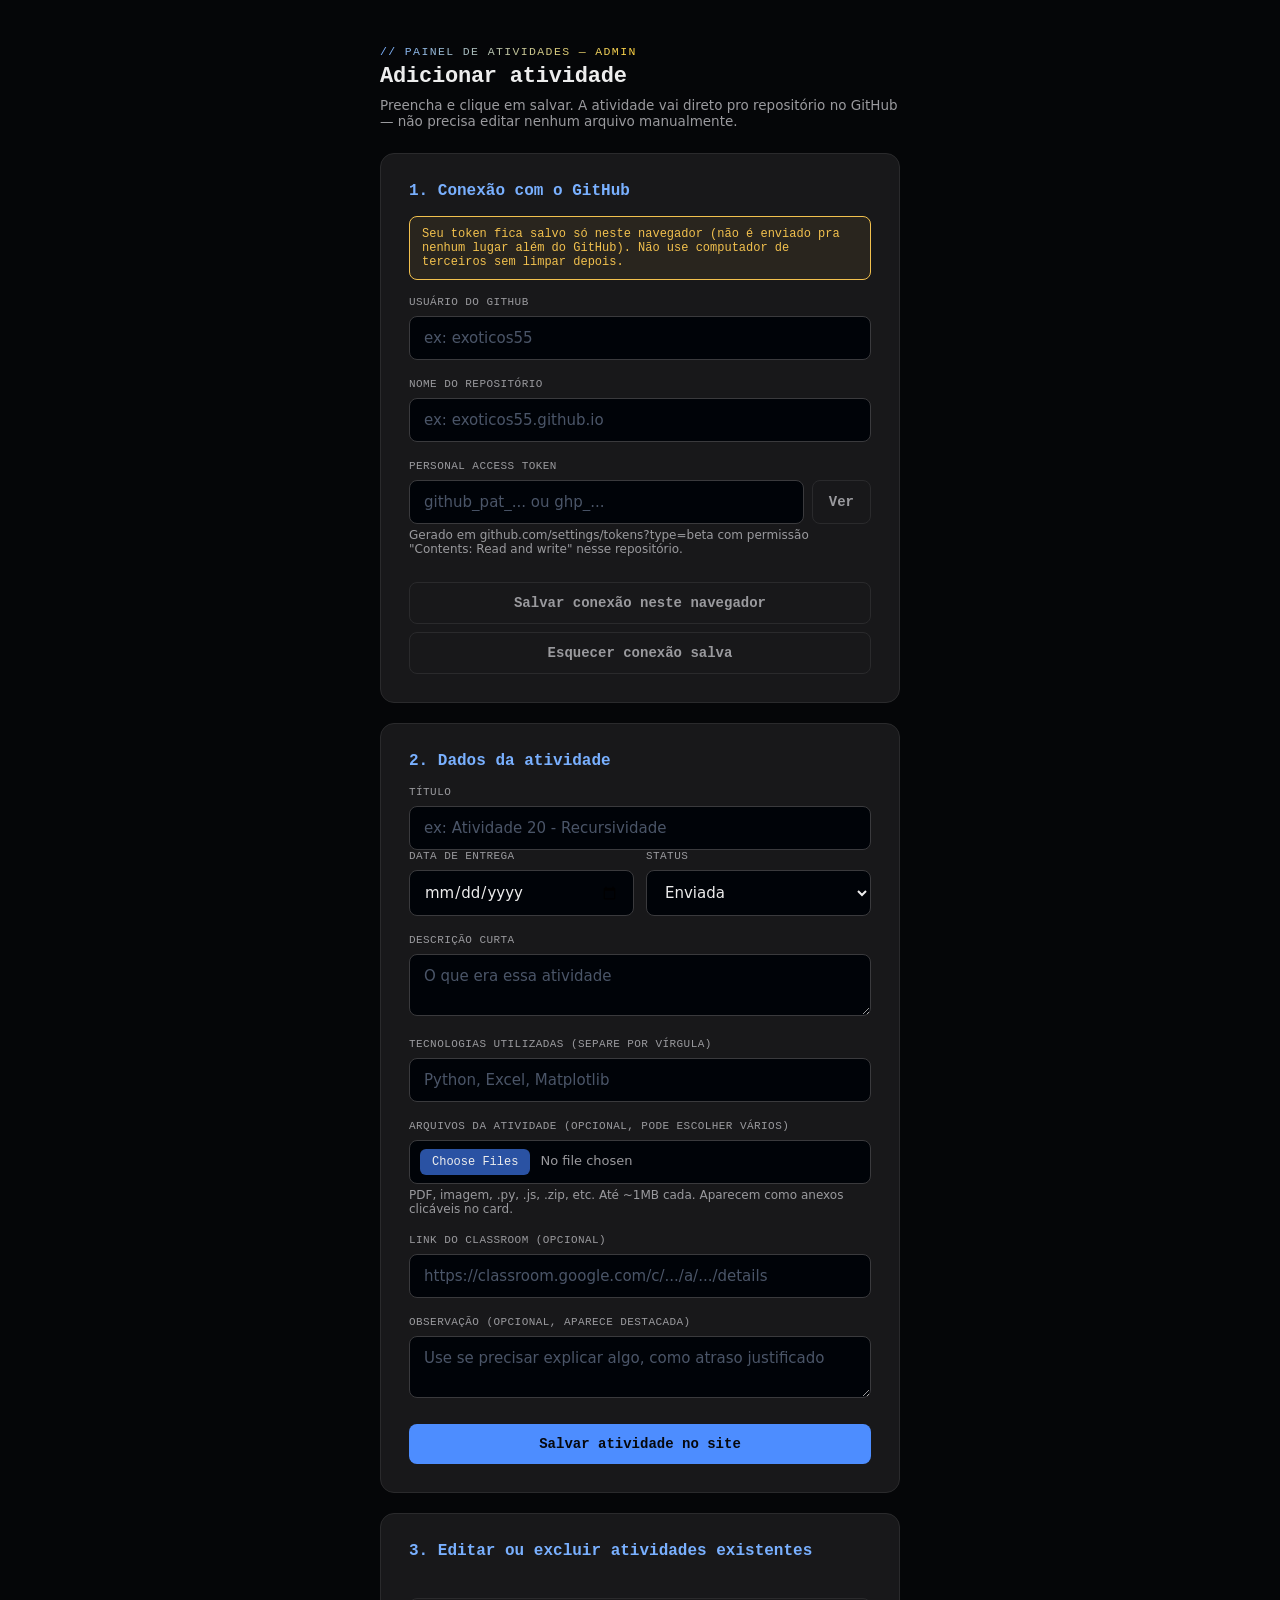
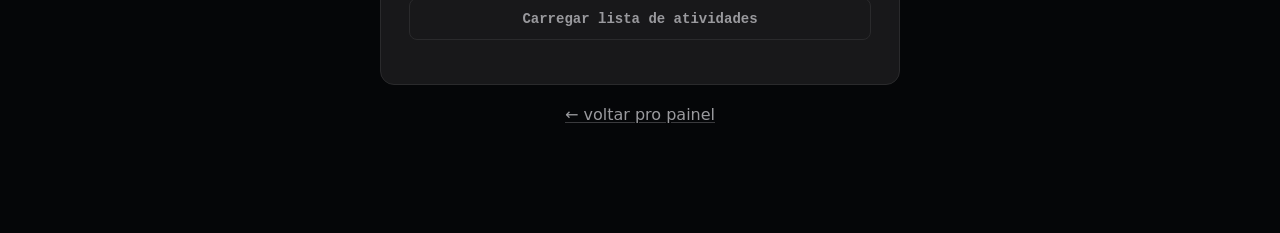
==== commit 9f13e815: "Add files via upload" ====
--- a/admin.html
+++ b/admin.html
@@ -4,7 +4,7 @@
 <meta charset="UTF-8" />
 <meta name="viewport" content="width=device-width, initial-scale=1.0" />
 <title>Admin — Adicionar atividade</title>
-<link rel="stylesheet" href="style.css?v=19" />
+<link rel="stylesheet" href="style.css?v=20" />
 <style>
   .admin-wrap { max-width: 560px; margin: 0 auto; padding: 40px 20px 80px; }
   .card {
@@ -250,6 +250,9 @@
       <label for="descricao">Descrição curta</label>
       <textarea id="descricao" placeholder="O que era essa atividade"></textarea>
 
+      <label for="tecnologias">Tecnologias utilizadas (separe por vírgula)</label>
+      <input id="tecnologias" type="text" placeholder="Python, Excel, Matplotlib" />
+
       <label for="arquivo">Arquivos da atividade (opcional, pode escolher vários)</label>
       <input id="arquivo" type="file" multiple />
       <p class="hint">PDF, imagem, .py, .js, .zip, etc. Até ~1MB cada. Aparecem como anexos clicáveis no card.</p>
@@ -421,6 +424,10 @@
       .join("\n");
     campos.push(`    arquivos: [\n${itensArquivos}\n    ],`);
   }
+  if (Array.isArray(dados.tecnologias) && dados.tecnologias.length > 0) {
+    const itensTecnologias = dados.tecnologias.map((t) => JSON.stringify(t)).join(", ");
+    campos.push(`    tecnologias: [${itensTecnologias}],`);
+  }
   return "  {\n" + campos.join("\n") + "\n  },";
 }
 
@@ -452,6 +459,10 @@
   const status = $("status").value;
   const link = $("link").value.trim();
   const descricao = $("descricao").value.trim();
+  const tecnologiasTexto = $("tecnologias").value.trim();
+  const tecnologias = tecnologiasTexto
+    ? tecnologiasTexto.split(",").map((t) => t.trim()).filter(Boolean)
+    : [];
   const nota = $("nota").value.trim();
   const arquivosSelecionados = Array.from($("arquivo").files);
 
@@ -480,7 +491,7 @@
     const arquivoAtual = await githubRequest(apiBase, token);
     const conteudoAtual = base64DecodeUtf8(arquivoAtual.content);
 
-    const novoBloco = montarBlocoAtividade({ titulo, data, status, link, descricao, nota, arquivos });
+    const novoBloco = montarBlocoAtividade({ titulo, data, status, link, descricao, nota, arquivos, tecnologias });
     const novoConteudo = inserirNovoBlocoNoConteudo(conteudoAtual, novoBloco);
 
     mostrarStatus("loading", "Salvando atividade no repositório...");
@@ -500,6 +511,7 @@
     $("data").value = "";
     $("link").value = "";
     $("descricao").value = "";
+    $("tecnologias").value = "";
     $("nota").value = "";
     $("arquivo").value = "";
   } catch (erro) {
@@ -656,6 +668,8 @@
     </div>
     <label>Descrição curta</label>
     <textarea id="edit-descricao-${indice}">${item.descricao || ""}</textarea>
+    <label>Tecnologias utilizadas (separe por vírgula)</label>
+    <input type="text" id="edit-tecnologias-${indice}" value="${(Array.isArray(item.tecnologias) ? item.tecnologias.join(", ") : "")}" placeholder="Python, Excel, Matplotlib" />
     <label>Link do Classroom (opcional)</label>
     <input type="text" id="edit-link-${indice}" value="${item.link || ""}" />
     <label>Arquivos anexados</label>
@@ -729,6 +743,11 @@
     }
   }
 
+  const tecnologiasTexto = $(`edit-tecnologias-${indice}`).value.trim();
+  const tecnologias = tecnologiasTexto
+    ? tecnologiasTexto.split(",").map((t) => t.trim()).filter(Boolean)
+    : [];
+
   listaAtual[indice] = {
     titulo: $(`edit-titulo-${indice}`).value.trim(),
     data: $(`edit-data-${indice}`).value,
@@ -736,6 +755,7 @@
     link: $(`edit-link-${indice}`).value.trim(),
     descricao: $(`edit-descricao-${indice}`).value.trim(),
     arquivos: arquivos,
+    tecnologias: tecnologias,
     nota: $(`edit-nota-${indice}`).value.trim(),
   };
   await salvarListaCompleta(`Edita atividade: ${listaAtual[indice].titulo}`);
--- a/style.css
+++ b/style.css
@@ -606,45 +606,53 @@
    =================================================================== */
 .activity-list {
   display: grid;
-  grid-template-columns: repeat(auto-fill, minmax(280px, 1fr));
+  grid-template-columns: repeat(auto-fill, minmax(260px, 1fr));
   gap: 14px;
-  align-items: start;
+  align-items: stretch;
 }
 
 .activity {
-  display: grid;
-  grid-template-columns: 4px 1fr;
-  grid-template-rows: auto 1fr auto;
-  gap: 10px 12px;
-  border: 1px solid var(--line);
+  display: flex;
+  flex-direction: column;
+  height: 220px;
+  border: 1px solid var(--line);
+  border-left: 4px solid var(--line);
   background:
     linear-gradient(135deg, rgba(255,255,255,0.06), transparent 80%),
     var(--panel);
   border-radius: 12px;
   padding: 16px 18px;
-  transition: border-color 0.15s;
+  transition: border-color 0.15s, transform 0.15s;
   overflow: hidden;
   min-width: 0;
+  text-decoration: none;
+  color: inherit;
+  cursor: pointer;
 }
 
 .activity:hover {
   border-color: var(--line-bright);
   box-shadow: 0 4px 16px rgba(0,0,0,0.3);
-}
-
-.activity .bar {
-  border-radius: 4px;
-  grid-row: 1 / -1;
-}
-.activity.enviada .bar { background: var(--accent); }
-.activity.feita_nao_confirmada .bar { background: var(--warn); }
-.activity.pendente .bar { background: var(--ink-dim); }
-.activity.atrasada .bar { background: var(--danger); }
+  transform: translateY(-2px);
+  text-decoration: none;
+}
+
+.activity.enviada { border-left-color: var(--accent); }
+.activity.feita_nao_confirmada { border-left-color: var(--warn); }
+.activity.pendente { border-left-color: var(--ink-dim); }
+.activity.atrasada { border-left-color: var(--danger); }
 
 .activity .body {
-  grid-column: 2;
+  flex: 1 1 auto;
   min-width: 0;
   overflow: hidden;
+  display: flex;
+  flex-direction: column;
+}
+
+.activity .body .badge {
+  align-self: flex-start;
+  margin-bottom: 8px;
 }
 
 .activity .body h3 {
@@ -653,12 +661,40 @@
   font-weight: 600;
   color: var(--ink);
   line-height: 1.3;
+  display: -webkit-box;
+  -webkit-line-clamp: 2;
+  -webkit-box-orient: vertical;
+  overflow: hidden;
 }
 
 .activity .body p {
-  margin: 0 0 8px;
+  margin: 0;
   font-size: 13px;
   color: var(--ink-dim);
+  line-height: 1.45;
+  display: -webkit-box;
+  -webkit-line-clamp: 2;
+  -webkit-box-orient: vertical;
+  overflow: hidden;
+  flex: 1 1 auto;
+}
+
+.card-tech-tags {
+  display: flex;
+  flex-wrap: wrap;
+  gap: 5px;
+  margin-top: 8px;
+}
+
+.card-tech-tag {
+  font-family: var(--mono);
+  font-size: 10px;
+  color: var(--ink-dim);
+  background: rgba(255,255,255,0.04);
+  border: 1px solid var(--line);
+  padding: 2px 7px;
+  border-radius: 999px;
+  white-space: nowrap;
 }
 
 .activity .date {
@@ -667,14 +703,30 @@
   color: var(--ink-dim);
 }
 
-.activity .side {
-  grid-column: 2;
+.card-footer {
   display: flex;
   align-items: center;
   justify-content: space-between;
   gap: 8px;
   padding-top: 10px;
+  margin-top: 10px;
   border-top: 1px solid var(--line);
+  flex: 0 0 auto;
+}
+
+.card-file-indicator {
+  font-family: var(--mono);
+  font-size: 11px;
+  color: var(--accent-bright);
+  display: inline-flex;
+  align-items: center;
+  gap: 5px;
+  white-space: nowrap;
+}
+
+.card-file-indicator-empty {
+  color: var(--ink-dim);
+  opacity: 0.6;
 }
 
 .badge {
@@ -712,6 +764,10 @@
   font-size: 12px;
   color: var(--ink-dim);
   opacity: 0.6;
+}
+
+@media (max-width: 480px) {
+  .activity { height: auto; min-height: 200px; }
 }
 
 /* ===================================================================
@@ -933,3 +989,91 @@
     transition: none;
   }
 }
+
+/* ===================================================================
+   PÁGINA DE DETALHES DE ATIVIDADE (atividade.html)
+   =================================================================== */
+.detail-page {
+  min-height: 100vh;
+  background: #050608;
+  padding: 40px 24px 80px;
+}
+
+.detail-wrap {
+  max-width: 760px;
+  margin: 0 auto;
+}
+
+.detail-back {
+  display: inline-block;
+  font-family: var(--mono);
+  font-size: 13px;
+  color: var(--ink-dim);
+  margin-bottom: 24px;
+  text-decoration: underline;
+  text-decoration-color: var(--line-bright);
+}
+
+.detail-back:hover {
+  color: var(--ink);
+}
+
+.detail-card {
+  border: 1px solid var(--line);
+  background:
+    linear-gradient(140deg, rgba(255,255,255,0.06), transparent 70%),
+    var(--panel);
+  border-radius: 16px;
+  padding: 36px 32px;
+}
+
+.detail-card .badge {
+  margin-bottom: 14px;
+}
+
+.detail-card h1 {
+  font-family: var(--mono);
+  font-size: 26px;
+  line-height: 1.3;
+  color: var(--ink);
+  margin: 0 0 10px;
+}
+
+.detail-card .date {
+  font-family: var(--mono);
+  font-size: 12.5px;
+  color: var(--ink-dim);
+  display: block;
+  margin-bottom: 28px;
+}
+
+.detail-section {
+  margin-bottom: 28px;
+}
+
+.detail-section h3 {
+  font-family: var(--mono);
+  font-size: 12px;
+  text-transform: uppercase;
+  letter-spacing: 0.04em;
+  color: var(--ink-dim);
+  margin: 0 0 12px;
+  font-weight: 400;
+}
+
+.detail-section p {
+  font-size: 15px;
+  line-height: 1.65;
+  color: var(--ink);
+  margin: 0;
+}
+
+.detail-classroom {
+  padding-top: 24px;
+  border-top: 1px solid var(--line);
+}
+
+@media (max-width: 600px) {
+  .detail-card { padding: 28px 22px; }
+  .detail-card h1 { font-size: 22px; }
+}
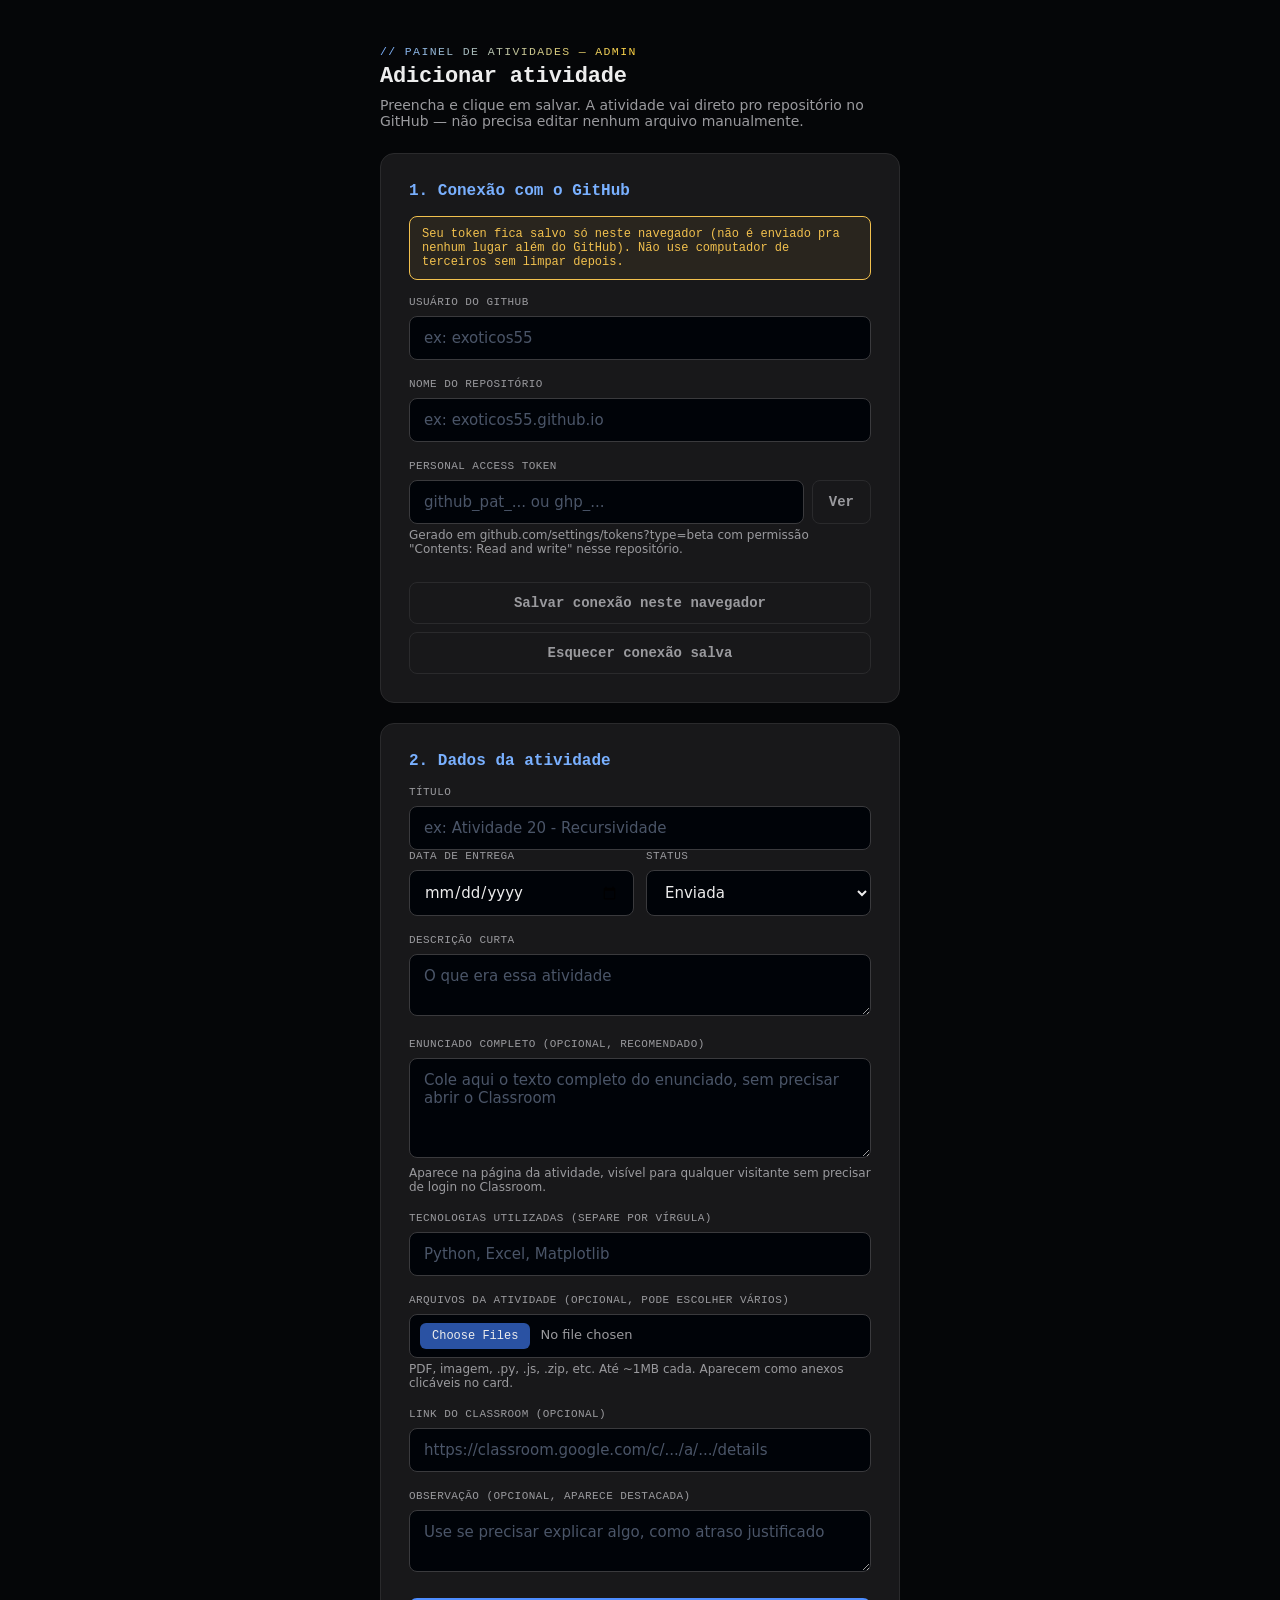
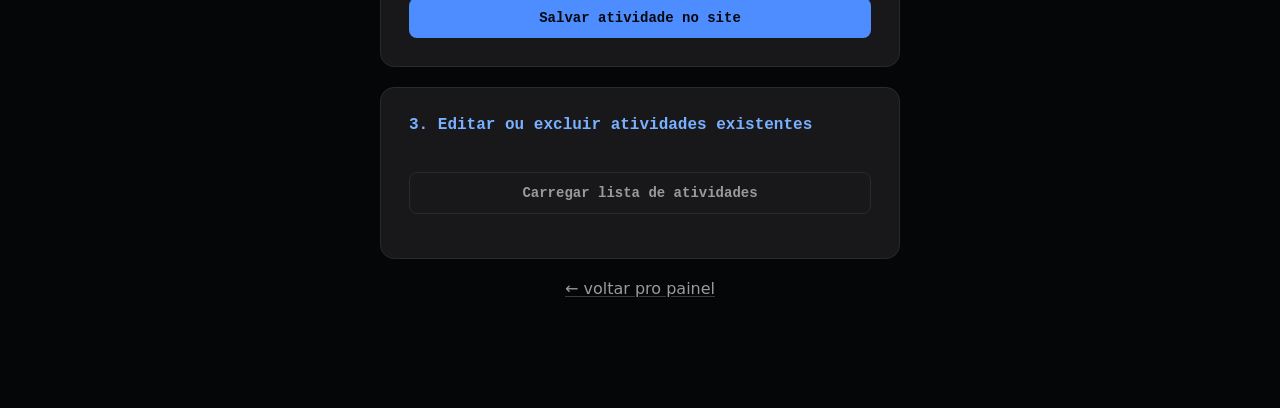
==== commit 17ebd207: "Add files via upload" ====
--- a/admin.html
+++ b/admin.html
@@ -4,7 +4,7 @@
 <meta charset="UTF-8" />
 <meta name="viewport" content="width=device-width, initial-scale=1.0" />
 <title>Admin — Adicionar atividade</title>
-<link rel="stylesheet" href="style.css?v=20" />
+<link rel="stylesheet" href="style.css?v=22" />
 <style>
   .admin-wrap { max-width: 560px; margin: 0 auto; padding: 40px 20px 80px; }
   .card {
@@ -250,6 +250,10 @@
       <label for="descricao">Descrição curta</label>
       <textarea id="descricao" placeholder="O que era essa atividade"></textarea>
 
+      <label for="enunciado">Enunciado completo (opcional, recomendado)</label>
+      <textarea id="enunciado" placeholder="Cole aqui o texto completo do enunciado, sem precisar abrir o Classroom" style="min-height: 100px;"></textarea>
+      <p class="hint">Aparece na página da atividade, visível para qualquer visitante sem precisar de login no Classroom.</p>
+
       <label for="tecnologias">Tecnologias utilizadas (separe por vírgula)</label>
       <input id="tecnologias" type="text" placeholder="Python, Excel, Matplotlib" />
 
@@ -415,6 +419,9 @@
     `    link: ${JSON.stringify(dados.link || "")},`,
     `    descricao: ${JSON.stringify(dados.descricao || "")},`,
   ];
+  if (dados.enunciado && dados.enunciado.trim()) {
+    campos.push(`    enunciado: ${JSON.stringify(dados.enunciado)},`);
+  }
   if (dados.nota && dados.nota.trim()) {
     campos.push(`    nota: ${JSON.stringify(dados.nota)},`);
   }
@@ -459,6 +466,7 @@
   const status = $("status").value;
   const link = $("link").value.trim();
   const descricao = $("descricao").value.trim();
+  const enunciado = $("enunciado").value.trim();
   const tecnologiasTexto = $("tecnologias").value.trim();
   const tecnologias = tecnologiasTexto
     ? tecnologiasTexto.split(",").map((t) => t.trim()).filter(Boolean)
@@ -491,7 +499,7 @@
     const arquivoAtual = await githubRequest(apiBase, token);
     const conteudoAtual = base64DecodeUtf8(arquivoAtual.content);
 
-    const novoBloco = montarBlocoAtividade({ titulo, data, status, link, descricao, nota, arquivos, tecnologias });
+    const novoBloco = montarBlocoAtividade({ titulo, data, status, link, descricao, enunciado, nota, arquivos, tecnologias });
     const novoConteudo = inserirNovoBlocoNoConteudo(conteudoAtual, novoBloco);
 
     mostrarStatus("loading", "Salvando atividade no repositório...");
@@ -511,6 +519,7 @@
     $("data").value = "";
     $("link").value = "";
     $("descricao").value = "";
+    $("enunciado").value = "";
     $("tecnologias").value = "";
     $("nota").value = "";
     $("arquivo").value = "";
@@ -621,6 +630,14 @@
   container.querySelectorAll('[data-acao="excluir"]').forEach((btn) => {
     btn.addEventListener("click", () => excluirAtividade(parseInt(btn.dataset.indice, 10)));
   });
+}
+
+function escaparParaHtml(texto) {
+  return String(texto)
+    .replace(/&/g, "&amp;")
+    .replace(/</g, "&lt;")
+    .replace(/>/g, "&gt;")
+    .replace(/"/g, "&quot;");
 }
 
 function abrirEdicao(indice) {
@@ -667,7 +684,9 @@
       </div>
     </div>
     <label>Descrição curta</label>
-    <textarea id="edit-descricao-${indice}">${item.descricao || ""}</textarea>
+    <textarea id="edit-descricao-${indice}">${escaparParaHtml(item.descricao || "")}</textarea>
+    <label>Enunciado completo (opcional, recomendado)</label>
+    <textarea id="edit-enunciado-${indice}" style="min-height: 100px;">${escaparParaHtml(item.enunciado || "")}</textarea>
     <label>Tecnologias utilizadas (separe por vírgula)</label>
     <input type="text" id="edit-tecnologias-${indice}" value="${(Array.isArray(item.tecnologias) ? item.tecnologias.join(", ") : "")}" placeholder="Python, Excel, Matplotlib" />
     <label>Link do Classroom (opcional)</label>
@@ -754,6 +773,7 @@
     status: $(`edit-status-${indice}`).value,
     link: $(`edit-link-${indice}`).value.trim(),
     descricao: $(`edit-descricao-${indice}`).value.trim(),
+    enunciado: $(`edit-enunciado-${indice}`).value.trim(),
     arquivos: arquivos,
     tecnologias: tecnologias,
     nota: $(`edit-nota-${indice}`).value.trim(),
--- a/style.css
+++ b/style.css
@@ -39,49 +39,60 @@
 }
 
 /* ===================================================================
-   LAYOUT — sidebar fixa + grid de conteúdo
-   =================================================================== */
-.layout {
-  display: flex;
-  min-height: 100vh;
-}
-
-.sidebar {
-  flex: 0 0 320px;
-  width: 320px;
-  height: 100vh;
-  position: fixed;
+   LAYOUT — header fixo no topo + coluna única
+   =================================================================== */
+.topbar {
+  position: sticky;
   top: 0;
-  left: 0;
-  overflow-y: auto;
-  padding: 32px 24px;
-  border-right: 1px solid var(--line);
+  z-index: 100;
   background:
-    linear-gradient(160deg, rgba(255,255,255,0.05), transparent 60%),
-    var(--panel);
-  display: flex;
-  flex-direction: column;
-}
-
-.content {
-  flex: 1 1 auto;
-  margin-left: 320px;
-  padding: 32px 28px;
-  min-width: 0;
-}
-
-.hero-icon {
+    linear-gradient(160deg, rgba(255,255,255,0.04), transparent 60%),
+    rgba(15, 15, 16, 0.92);
+  backdrop-filter: blur(8px);
+  border-bottom: 1px solid var(--line);
+}
+
+.topbar-inner {
+  max-width: 1100px;
+  margin: 0 auto;
+  padding: 14px 24px;
+  display: flex;
+  align-items: center;
+  justify-content: space-between;
+  gap: 20px;
+  flex-wrap: wrap;
+}
+
+.topbar-brand {
+  display: flex;
+  align-items: center;
+  gap: 14px;
+}
+
+.topbar-icon {
+  width: 40px;
+  height: 40px;
   flex: 0 0 auto;
-  width: 56px;
-  height: 56px;
-  margin-bottom: 16px;
-}
-
-.hero-icon img {
-  width: 100%;
-  height: 100%;
   display: block;
 }
+
+.topbar-brand h1 {
+  font-size: 17px;
+  margin: 0;
+}
+
+.topbar-brand .eyebrow {
+  margin: 0 0 2px;
+  font-size: 10.5px;
+}
+
+.page-wrap {
+  max-width: 1100px;
+  margin: 0 auto;
+  padding: 28px 24px 64px;
+}
+
+.hero-icon { display: none; }
 
 .eyebrow {
   font-family: var(--mono);
@@ -107,16 +118,15 @@
 
 .subtitle {
   color: var(--ink-dim);
-  font-size: 13.5px;
-  margin: 0;
+  font-size: 14px;
+  margin: 0 0 14px;
 }
 
 .meta-row {
   display: flex;
-  flex-direction: column;
   flex-wrap: wrap;
-  gap: 6px;
-  margin: 16px 0 20px;
+  gap: 8px;
+  margin: 0 0 24px;
 }
 
 .meta-pill {
@@ -130,23 +140,28 @@
   width: fit-content;
 }
 
-@media (max-width: 900px) {
-  .layout {
+.page-footer {
+  margin-top: 40px;
+  padding-top: 20px;
+  border-top: 1px solid var(--line);
+  display: flex;
+  justify-content: space-between;
+  flex-wrap: wrap;
+  gap: 10px;
+  font-family: var(--mono);
+  font-size: 12px;
+  color: var(--ink-dim);
+}
+
+@media (max-width: 640px) {
+  .topbar-inner {
     flex-direction: column;
+    align-items: flex-start;
+    gap: 10px;
   }
-  .sidebar {
-    position: relative;
+  .tabs {
     width: 100%;
-    height: auto;
-    flex: none;
-    top: 0;
-    left: 0;
-    border-right: none;
-    border-bottom: 1px solid var(--line);
   }
-  .content {
-    margin-left: 0;
-  }
 }
 
 /* ===================================================================
@@ -155,9 +170,6 @@
 .tabs {
   display: flex;
   gap: 6px;
-  margin: 18px 0;
-  border-bottom: 1px solid var(--line);
-  padding-bottom: 14px;
 }
 
 .tab-btn {
@@ -187,6 +199,7 @@
    =================================================================== */
 .about-page {
   max-width: 560px;
+  margin: 0 auto;
 }
 
 .about-card {
@@ -315,28 +328,28 @@
    =================================================================== */
 .progress-section {
   display: flex;
-  flex-direction: column;
-  align-items: center;
-  gap: 14px;
+  align-items: center;
+  gap: 28px;
   border: 1px solid var(--line);
   background:
     linear-gradient(120deg, rgba(255,255,255,0.10), transparent 70%),
     var(--bg-soft);
   border-radius: 14px;
-  padding: 20px 16px;
-  margin-bottom: 16px;
+  padding: 24px 28px;
+  margin-bottom: 20px;
+  flex-wrap: wrap;
 }
 
 .progress-ring-wrap {
   position: relative;
   flex: 0 0 auto;
-  width: 96px;
-  height: 96px;
+  width: 100px;
+  height: 100px;
 }
 
 .progress-ring-wrap svg {
-  width: 96px;
-  height: 96px;
+  width: 100px;
+  height: 100px;
   transform: rotate(-90deg);
 }
 
@@ -365,7 +378,7 @@
 
 .progress-ring-label .pct {
   font-family: var(--mono);
-  font-size: 19px;
+  font-size: 20px;
   font-weight: 600;
   color: var(--ink);
 }
@@ -378,18 +391,19 @@
 }
 
 .progress-detail {
-  width: 100%;
+  flex: 1 1 260px;
+  min-width: 240px;
 }
 
 .progress-detail h3 {
   font-family: var(--mono);
-  font-size: 11.5px;
-  color: var(--ink-dim);
-  margin: 0 0 8px;
+  font-size: 12px;
+  color: var(--ink-dim);
+  margin: 0 0 10px;
   font-weight: 400;
   text-transform: uppercase;
   letter-spacing: 0.04em;
-  text-align: center;
+  text-align: left;
 }
 
 .progress-bar {
@@ -412,17 +426,17 @@
 
 .progress-legend {
   display: flex;
-  flex-direction: column;
+  flex-wrap: wrap;
+  gap: 16px;
+  margin-top: 12px;
+}
+
+.progress-legend .item {
+  display: flex;
+  align-items: center;
   gap: 6px;
-  margin-top: 10px;
-}
-
-.progress-legend .item {
-  display: flex;
-  align-items: center;
-  gap: 6px;
-  font-family: var(--mono);
-  font-size: 10.5px;
+  font-family: var(--mono);
+  font-size: 11px;
   color: var(--ink-dim);
 }
 
@@ -438,13 +452,19 @@
 .progress-legend .dot.atrasada { background: var(--danger); }
 .progress-legend .dot.pendente { background: var(--line-bright); }
 
+@media (max-width: 560px) {
+  .progress-section { flex-direction: column; align-items: center; }
+  .progress-detail { text-align: center; }
+  .progress-detail h3 { text-align: center; }
+}
+
 /* ===================================================================
    RESUMO / CONTADORES
    =================================================================== */
 .summary {
   display: grid;
-  grid-template-columns: repeat(2, 1fr);
-  gap: 8px;
+  grid-template-columns: repeat(5, 1fr);
+  gap: 12px;
   margin-bottom: 20px;
 }
 
@@ -476,15 +496,18 @@
 .stat.pendente .num { color: var(--ink-dim); }
 .stat.atrasada .num { color: var(--danger); }
 
+@media (max-width: 640px) {
+  .summary { grid-template-columns: repeat(2, 1fr); }
+}
+
 /* ===================================================================
    FILTROS
    =================================================================== */
 .filters {
   display: flex;
-  flex-direction: column;
-  gap: 6px;
-  margin-bottom: 20px;
-  flex: 1 1 auto;
+  flex-wrap: wrap;
+  gap: 8px;
+  margin-bottom: 16px;
 }
 
 .filter-btn {
@@ -493,7 +516,7 @@
   background: var(--bg-soft);
   border: 1px solid var(--line);
   color: var(--ink-dim);
-  padding: 8px 12px;
+  padding: 8px 14px;
   border-radius: 8px;
   cursor: pointer;
   text-align: left;
@@ -513,15 +536,17 @@
    =================================================================== */
 .date-filter {
   display: flex;
-  flex-direction: column;
-  gap: 10px;
-  margin-bottom: 20px;
+  align-items: center;
+  flex-wrap: wrap;
+  gap: 12px;
+  margin-bottom: 24px;
 }
 
 .sort-btn {
   display: flex;
   align-items: center;
   justify-content: space-between;
+  gap: 8px;
   font-family: var(--mono);
   font-size: 12px;
   background: var(--bg-soft);
@@ -531,6 +556,7 @@
   border-radius: 8px;
   cursor: pointer;
   transition: border-color 0.15s, color 0.15s;
+  flex: 0 0 auto;
 }
 
 .sort-btn:hover { border-color: var(--accent-dim); color: var(--ink); }
@@ -544,10 +570,10 @@
 }
 
 .date-range {
-  display: grid;
-  grid-template-columns: auto 1fr auto 1fr auto;
-  align-items: center;
-  gap: 6px;
+  display: flex;
+  align-items: center;
+  gap: 8px;
+  flex-wrap: wrap;
 }
 
 .date-range label {
@@ -559,12 +585,12 @@
 
 .date-range input[type="date"] {
   font-family: var(--sans);
-  font-size: 11.5px;
+  font-size: 12px;
   background: var(--bg-soft);
   border: 1px solid var(--line);
   color: var(--ink);
   border-radius: 6px;
-  padding: 5px 6px;
+  padding: 6px 8px;
   min-width: 0;
   color-scheme: dark;
 }
@@ -597,7 +623,7 @@
 
 @media (max-width: 380px) {
   .date-range {
-    grid-template-columns: 1fr;
+    width: 100%;
   }
 }
 
@@ -921,17 +947,45 @@
   margin: 0;
   padding: 20px 24px;
   overflow: auto;
-  background: #04050a;
-  color: var(--ink);
   font-family: var(--mono);
   font-size: 12.5px;
   line-height: 1.6;
   text-align: left;
   align-self: flex-start;
+  border-radius: 0;
 }
 
 .file-code-view code {
   white-space: pre;
+  font-family: var(--mono);
+  background: transparent !important;
+}
+
+.code-view-wrap {
+  position: relative;
+  width: 100%;
+  height: 100%;
+  align-self: flex-start;
+}
+
+.code-copy-btn {
+  position: absolute;
+  top: 10px;
+  right: 10px;
+  z-index: 2;
+  font-family: var(--mono);
+  font-size: 11.5px;
+  background: rgba(255,255,255,0.08);
+  border: 1px solid var(--line-bright);
+  color: var(--ink);
+  padding: 5px 12px;
+  border-radius: 6px;
+  cursor: pointer;
+  transition: background 0.15s;
+}
+
+.code-copy-btn:hover {
+  background: rgba(255,255,255,0.16);
 }
 
 /* ===================================================================
@@ -950,19 +1004,8 @@
 .note-box strong { color: var(--warn); }
 
 /* ===================================================================
-   FOOTER
-   =================================================================== */
-footer {
-  margin-top: auto;
-  padding-top: 16px;
-  border-top: 1px solid var(--line);
-  color: var(--ink-dim);
-  font-size: 11.5px;
-  font-family: var(--mono);
-  display: flex;
-  flex-direction: column;
-  gap: 6px;
-}
+   FOOTER (ver .page-footer)
+   =================================================================== */
 
 @media (prefers-reduced-motion: reduce) {
   * { transition: none !important; }
@@ -1068,6 +1111,15 @@
   margin: 0;
 }
 
+.detail-enunciado {
+  white-space: pre-line;
+  background: var(--bg-soft);
+  border: 1px solid var(--line);
+  border-radius: 10px;
+  padding: 16px 18px;
+  font-size: 14.5px !important;
+}
+
 .detail-classroom {
   padding-top: 24px;
   border-top: 1px solid var(--line);
